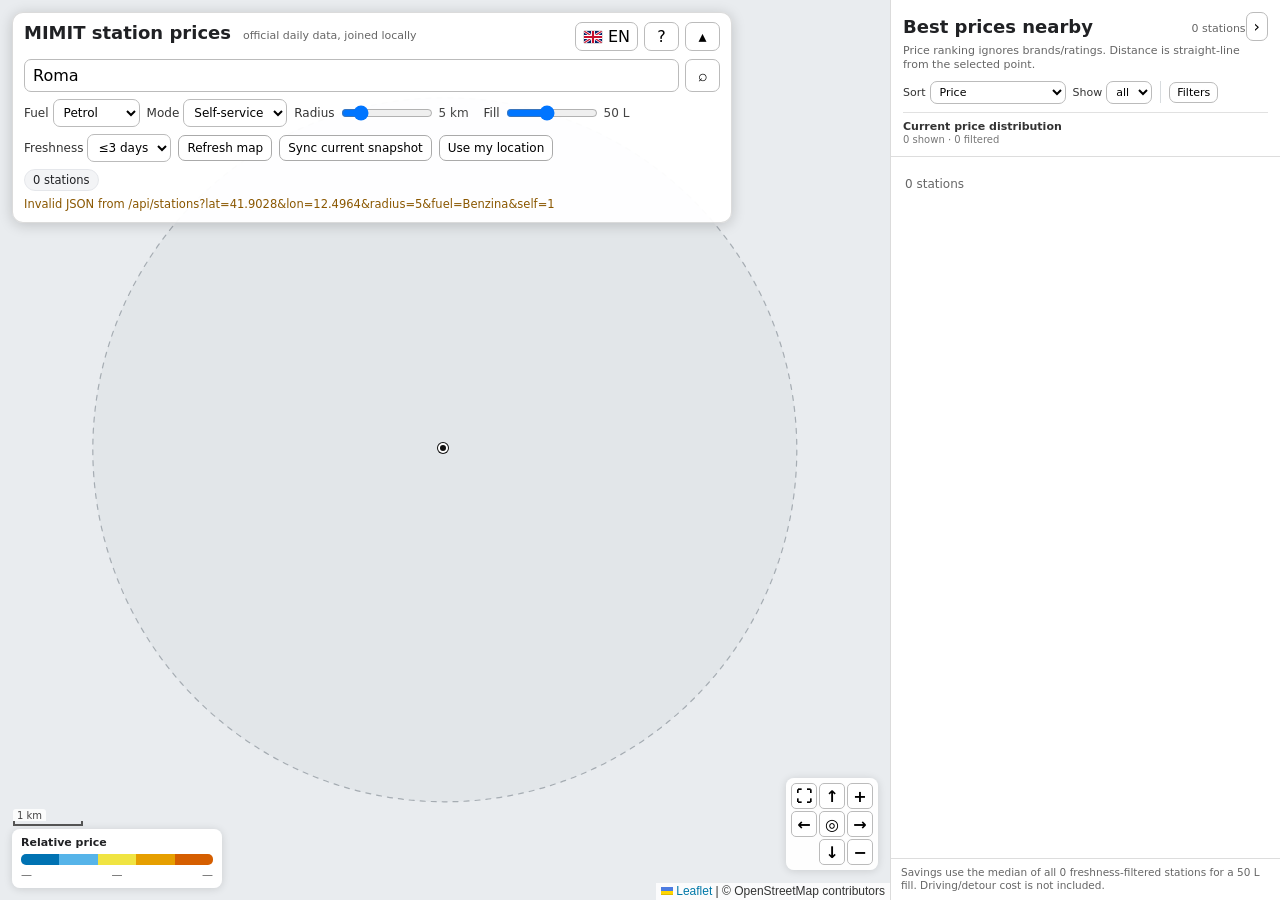
==== station_map/index.html @ 9c712e15 "ci(pages): add validated Pages deployment" ====
<!doctype html>
<html lang="en">
<head>
<meta charset="utf-8"/>
<meta name="viewport" content="width=device-width,initial-scale=1"/>
<title>MIMIT fuel prices</title>
<link rel="stylesheet" href="./static/vendor/leaflet/leaflet.css"/>
<link rel="stylesheet" href="./static/styles.css?v=0.9.4"/>
</head>
<body>
<div id="map"></div>

<div class="panel" id="controlPanel">
  <div class="panel-head">
    <div class="panel-identity">
      <div class="panel-title-line">
        <div class="title" data-i18n="title">MIMIT station prices</div>
        <div class="hint panel-subtitle" data-i18n="subtitle">official daily data, joined locally</div>
      </div>
      <div class="collapsed-summary" id="collapsedSummary" aria-live="polite"></div>
    </div>
    <div class="head-spacer"></div>
    <div class="panel-actions">
      <button class="icon-btn lang-btn" id="langToggle" title="Language"></button>
      <button class="icon-btn" id="helpBtn" title="Help / shortcuts">?</button>
      <button class="icon-btn" id="collapseControls" title="Collapse controls">▴</button>
    </div>
  </div>

  <div id="controlBody" class="control-body">
    <form id="searchForm" class="search-row">
      <input id="locationSearch" autocomplete="off" data-i18n-placeholder="searchPlaceholder" placeholder="Search a place in Italy…"/>
      <button class="icon-btn" type="submit" title="Search">⌕</button>
      <div id="searchResults" class="search-results"></div>
    </form>

    <div class="row">
      <label><span data-i18n="fuel">Fuel</span>
        <select id="fuel">
          <option value="Benzina" selected data-i18n="petrol">Petrol</option>
          <option value="Gasolio" data-i18n="diesel">Diesel</option>
          <option value="GPL">GPL</option>
          <option value="Metano" data-i18n="methane">Methane</option>
        </select>
      </label>
      <label><span data-i18n="mode">Mode</span>
        <select id="mode"><option value="1" selected data-i18n="self">Self-service</option><option value="0" data-i18n="served">Served</option></select>
      </label>
      <label><span data-i18n="radius">Radius</span>
        <input id="radius" type="range" min="1" max="25" step="1" value="5"/>
        <span id="radiusValue" class="control-value">5 km</span>
      </label>
      <label><span data-i18n="fill">Fill</span>
        <input id="fillLitres" type="range" min="10" max="100" step="5" value="50"/>
        <span id="fillLitresValue" class="control-value">50 L</span>
      </label>
    </div>

    <div class="row">
      <label><span data-i18n="freshness">Freshness</span>
        <select id="maxAgeDays"><option value="all" data-i18n="all">all</option><option value="1">≤1 day</option><option value="2">≤2 days</option><option value="3" selected>≤3 days</option><option value="5">≤5 days</option><option value="7">≤7 days</option></select>
      </label>
      <button class="action-btn" id="refresh" data-i18n="refresh">Refresh map</button>
      <button class="action-btn" id="sync" data-i18n="syncCurrent">Sync current snapshot</button>
      <button class="action-btn" id="locate" data-i18n="myLocation">Use my location</button>
    </div>

    <div class="row"><div id="stats"></div></div>
    <div id="status" data-i18n="ready">Ready.</div>
  </div>
</div>

<div class="ranking" id="ranking">
  <div class="rank-head">
    <div class="rank-title">
      <strong data-i18n="bestNearby">Best prices nearby</strong>
      <span><span id="rankCount" class="hint"></span><button class="small-btn" id="hideSidebar" title="Hide panel">›</button></span>
    </div>
    <div class="rank-sub" data-i18n="rankSubtitle">Price ranking ignores brands/ratings. Distance is straight-line from the selected point.</div>
    <div class="rank-controls">
      <label><span data-i18n="sort">Sort</span><select id="rankSort"><option value="price" data-i18n="price">Price</option><option value="distance" data-i18n="distance">Distance</option><option value="saving" data-i18n="savings">Savings vs median</option></select></label>
      <label><span data-i18n="show">Show</span>
        <select id="rankLimit">
          <option value="all" selected data-i18n="all">all</option>
          <option value="50">50</option>
          <option value="25">25</option>
          <option value="10">10</option>
        </select>
      </label>
      <span class="rank-controls-separator" aria-hidden="true"></span>
      <button class="small-btn filter-toggle" id="filterToggle" type="button">
        <span data-i18n="filters">Filters</span><span class="filter-count" id="filterCount"></span>
      </button>
    </div>
    <div class="filter-popover" id="filterPopover" hidden>
      <div class="filter-row">
        <label class="filter-enable"><input id="filterPriceEnabled" type="checkbox"/><span data-i18n="maxPriceLabel">Max price</span></label>
        <input id="filterPriceSlider" type="range"/><span id="filterPriceValue" class="filter-value"></span>
      </div>
      <div class="filter-row">
        <label class="filter-enable"><input id="filterDistanceEnabled" type="checkbox"/><span data-i18n="maxDistanceLabel">Max distance</span></label>
        <input id="filterDistanceSlider" type="range"/><span id="filterDistanceValue" class="filter-value"></span>
      </div>
      <div class="filter-actions"><button class="small-btn" id="filterReset" type="button" data-i18n="resetFilters">Reset filters</button></div>
    </div>
    <div class="active-filter-chips" id="activeFilterChips"></div>
    <div class="dist-box">
      <div class="dist-head"><span class="dist-title" data-i18n="distribution">Current price distribution</span><span class="dist-spread" id="distSpread"></span></div>
      <div class="dist-note" id="distNote"></div>
      <div id="distChart"></div>
    </div>
  </div>
  <div id="rankList"></div>
  <div class="rank-footer" id="rankFooter"></div>
</div>
<button id="showSidebar" class="sidebar-reopen" title="Show ranking">‹</button>

<div class="map-footer-cluster">
  <div class="custom-scale" id="customScale"><div class="custom-scale-label" id="customScaleLabel"></div><div class="custom-scale-bar" id="customScaleBar"></div></div>
  <div class="legend">
    <strong data-i18n="relativePrice">Relative price</strong>
    <div class="legend-swatches"><span></span><span></span><span></span><span></span><span></span></div>
    <div class="legend-row"><span id="lmin">low</span><span id="lmid">median</span><span id="lmax">high</span></div>
  </div>
</div>

<div class="navpad">
  <button id="fitRadiusNav" data-fit-radius="1" title="Fit radius" aria-label="Fit radius">⛶</button><button data-pan="up" title="W / ↑">↑</button><button data-zoom="in" title="+">+</button>
  <button data-pan="left" title="A / ←">←</button><button data-recenter="1" title="0">◎</button><button data-pan="right" title="D / →">→</button>
  <button class="blank">·</button><button data-pan="down" title="S / ↓">↓</button><button data-zoom="out" title="−">−</button>
</div>

<div id="helpModal" class="modal-backdrop">
  <div class="modal">
    <div class="modal-head">
      <h2 data-i18n="helpTitle">Map guide</h2>
      <button class="icon-btn" id="closeHelp">×</button>
    </div>

    <h3 data-i18n="guideIntroTitle">Using the map</h3>
    <p data-i18n="guideIntro">Search for a place, click the map, or use your browser location to choose the centre point. The dashed circle is the active search radius.</p>

    <h3 data-i18n="guideDataTitle">Prices and ranking</h3>
    <p data-i18n="guideData">Choose fuel, service mode and freshness. Use Filters for maximum price/distance constraints, then sort the remaining stations and optionally limit the displayed result with Show. Map markers, ranking rows and the histogram always use the same final station subset.</p>

    <h3 data-i18n="guideReadTitle">Reading and selecting stations</h3>
    <p data-i18n="guideRead">Click a map marker or ranking row to select the same station in both views. The selected station is brought above nearby markers with a subtle halo. Use the ⛶ map button to centre and maximize the active search radius in the current map viewport. Price labels appear automatically when the map is sufficiently close, or when only a small number of stations is shown.</p>

    <h3 data-i18n="historyTitle">History</h3>
    <p data-i18n="historyHelp">The 7/30/90-day views read only dates already stored in the local SQLite database. Sync adds the newest official snapshot only. The current nationwide snapshot is not retained day-by-day; history is kept only for stations in areas you view, so disk use stays small.</p>

    <h3 data-i18n="shortcuts">Keyboard shortcuts</h3>
    <div class="shortcuts">
      <div class="shortcut"><kbd>W / ↑</kbd><span data-i18n="panNorth">Pan north</span></div>
      <div class="shortcut"><kbd>A / ←</kbd><span data-i18n="panWest">Pan west</span></div>
      <div class="shortcut"><kbd>S / ↓</kbd><span data-i18n="panSouth">Pan south</span></div>
      <div class="shortcut"><kbd>D / →</kbd><span data-i18n="panEast">Pan east</span></div>
      <div class="shortcut"><kbd>+ / −</kbd><span data-i18n="zoom">Zoom in / out</span></div>
      <div class="shortcut"><kbd>0</kbd><span data-i18n="recenter">Recenter</span></div>
      <div class="shortcut"><kbd>R</kbd><span data-i18n="refresh">Refresh map</span></div>
      <div class="shortcut"><kbd>L</kbd><span data-i18n="myLocation">Use my location</span></div>
      <div class="shortcut"><kbd>/</kbd><span data-i18n="focusSearch">Focus search</span></div>
      <div class="shortcut"><kbd>H / ?</kbd><span data-i18n="helpTitle">Map guide</span></div>
      <div class="shortcut"><kbd>Esc</kbd><span data-i18n="close">Close popup/menu</span></div>
    </div>
  </div>
</div>

<script src="./static/vendor/leaflet/leaflet.js"></script>
<script src="./static/runtime-config.js?v=0.9.4"></script>
<script src="./static/data-provider.js?v=0.9.4"></script>
<script src="./static/app.js?v=0.9.4"></script>
</body>
</html>
---- station_map/static/vendor/leaflet/leaflet.css ----
/* required styles */

.leaflet-pane,
.leaflet-tile,
.leaflet-marker-icon,
.leaflet-marker-shadow,
.leaflet-tile-container,
.leaflet-pane > svg,
.leaflet-pane > canvas,
.leaflet-zoom-box,
.leaflet-image-layer,
.leaflet-layer {
	position: absolute;
	left: 0;
	top: 0;
	}
.leaflet-container {
	overflow: hidden;
	}
.leaflet-tile,
.leaflet-marker-icon,
.leaflet-marker-shadow {
	-webkit-user-select: none;
	   -moz-user-select: none;
	        user-select: none;
	  -webkit-user-drag: none;
	}
/* Prevents IE11 from highlighting tiles in blue */
.leaflet-tile::selection {
	background: transparent;
}
/* Safari renders non-retina tile on retina better with this, but Chrome is worse */
.leaflet-safari .leaflet-tile {
	image-rendering: -webkit-optimize-contrast;
	}
/* hack that prevents hw layers "stretching" when loading new tiles */
.leaflet-safari .leaflet-tile-container {
	width: 1600px;
	height: 1600px;
	-webkit-transform-origin: 0 0;
	}
.leaflet-marker-icon,
.leaflet-marker-shadow {
	display: block;
	}
/* .leaflet-container svg: reset svg max-width decleration shipped in Joomla! (joomla.org) 3.x */
/* .leaflet-container img: map is broken in FF if you have max-width: 100% on tiles */
.leaflet-container .leaflet-overlay-pane svg {
	max-width: none !important;
	max-height: none !important;
	}
.leaflet-container .leaflet-marker-pane img,
.leaflet-container .leaflet-shadow-pane img,
.leaflet-container .leaflet-tile-pane img,
.leaflet-container img.leaflet-image-layer,
.leaflet-container .leaflet-tile {
	max-width: none !important;
	max-height: none !important;
	width: auto;
	padding: 0;
	}

.leaflet-container img.leaflet-tile {
	/* See: https://bugs.chromium.org/p/chromium/issues/detail?id=600120 */
	mix-blend-mode: plus-lighter;
}

.leaflet-container.leaflet-touch-zoom {
	-ms-touch-action: pan-x pan-y;
	touch-action: pan-x pan-y;
	}
.leaflet-container.leaflet-touch-drag {
	-ms-touch-action: pinch-zoom;
	/* Fallback for FF which doesn't support pinch-zoom */
	touch-action: none;
	touch-action: pinch-zoom;
}
.leaflet-container.leaflet-touch-drag.leaflet-touch-zoom {
	-ms-touch-action: none;
	touch-action: none;
}
.leaflet-container {
	-webkit-tap-highlight-color: transparent;
}
.leaflet-container a {
	-webkit-tap-highlight-color: rgba(51, 181, 229, 0.4);
}
.leaflet-tile {
	filter: inherit;
	visibility: hidden;
	}
.leaflet-tile-loaded {
	visibility: inherit;
	}
.leaflet-zoom-box {
	width: 0;
	height: 0;
	-moz-box-sizing: border-box;
	     box-sizing: border-box;
	z-index: 800;
	}
/* workaround for https://bugzilla.mozilla.org/show_bug.cgi?id=888319 */
.leaflet-overlay-pane svg {
	-moz-user-select: none;
	}

.leaflet-pane         { z-index: 400; }

.leaflet-tile-pane    { z-index: 200; }
.leaflet-overlay-pane { z-index: 400; }
.leaflet-shadow-pane  { z-index: 500; }
.leaflet-marker-pane  { z-index: 600; }
.leaflet-tooltip-pane   { z-index: 650; }
.leaflet-popup-pane   { z-index: 700; }

.leaflet-map-pane canvas { z-index: 100; }
.leaflet-map-pane svg    { z-index: 200; }

.leaflet-vml-shape {
	width: 1px;
	height: 1px;
	}
.lvml {
	behavior: url(#default#VML);
	display: inline-block;
	position: absolute;
	}


/* control positioning */

.leaflet-control {
	position: relative;
	z-index: 800;
	pointer-events: visiblePainted; /* IE 9-10 doesn't have auto */
	pointer-events: auto;
	}
.leaflet-top,
.leaflet-bottom {
	position: absolute;
	z-index: 1000;
	pointer-events: none;
	}
.leaflet-top {
	top: 0;
	}
.leaflet-right {
	right: 0;
	}
.leaflet-bottom {
	bottom: 0;
	}
.leaflet-left {
	left: 0;
	}
.leaflet-control {
	float: left;
	clear: both;
	}
.leaflet-right .leaflet-control {
	float: right;
	}
.leaflet-top .leaflet-control {
	margin-top: 10px;
	}
.leaflet-bottom .leaflet-control {
	margin-bottom: 10px;
	}
.leaflet-left .leaflet-control {
	margin-left: 10px;
	}
.leaflet-right .leaflet-control {
	margin-right: 10px;
	}


/* zoom and fade animations */

.leaflet-fade-anim .leaflet-popup {
	opacity: 0;
	-webkit-transition: opacity 0.2s linear;
	   -moz-transition: opacity 0.2s linear;
	        transition: opacity 0.2s linear;
	}
.leaflet-fade-anim .leaflet-map-pane .leaflet-popup {
	opacity: 1;
	}
.leaflet-zoom-animated {
	-webkit-transform-origin: 0 0;
	    -ms-transform-origin: 0 0;
	        transform-origin: 0 0;
	}
svg.leaflet-zoom-animated {
	will-change: transform;
}

.leaflet-zoom-anim .leaflet-zoom-animated {
	-webkit-transition: -webkit-transform 0.25s cubic-bezier(0,0,0.25,1);
	   -moz-transition:    -moz-transform 0.25s cubic-bezier(0,0,0.25,1);
	        transition:         transform 0.25s cubic-bezier(0,0,0.25,1);
	}
.leaflet-zoom-anim .leaflet-tile,
.leaflet-pan-anim .leaflet-tile {
	-webkit-transition: none;
	   -moz-transition: none;
	        transition: none;
	}

.leaflet-zoom-anim .leaflet-zoom-hide {
	visibility: hidden;
	}


/* cursors */

.leaflet-interactive {
	cursor: pointer;
	}
.leaflet-grab {
	cursor: -webkit-grab;
	cursor:    -moz-grab;
	cursor:         grab;
	}
.leaflet-crosshair,
.leaflet-crosshair .leaflet-interactive {
	cursor: crosshair;
	}
.leaflet-popup-pane,
.leaflet-control {
	cursor: auto;
	}
.leaflet-dragging .leaflet-grab,
.leaflet-dragging .leaflet-grab .leaflet-interactive,
.leaflet-dragging .leaflet-marker-draggable {
	cursor: move;
	cursor: -webkit-grabbing;
	cursor:    -moz-grabbing;
	cursor:         grabbing;
	}

/* marker & overlays interactivity */
.leaflet-marker-icon,
.leaflet-marker-shadow,
.leaflet-image-layer,
.leaflet-pane > svg path,
.leaflet-tile-container {
	pointer-events: none;
	}

.leaflet-marker-icon.leaflet-interactive,
.leaflet-image-layer.leaflet-interactive,
.leaflet-pane > svg path.leaflet-interactive,
svg.leaflet-image-layer.leaflet-interactive path {
	pointer-events: visiblePainted; /* IE 9-10 doesn't have auto */
	pointer-events: auto;
	}

/* visual tweaks */

.leaflet-container {
	background: #ddd;
	outline-offset: 1px;
	}
.leaflet-container a {
	color: #0078A8;
	}
.leaflet-zoom-box {
	border: 2px dotted #38f;
	background: rgba(255,255,255,0.5);
	}


/* general typography */
.leaflet-container {
	font-family: "Helvetica Neue", Arial, Helvetica, sans-serif;
	font-size: 12px;
	font-size: 0.75rem;
	line-height: 1.5;
	}


/* general toolbar styles */

.leaflet-bar {
	box-shadow: 0 1px 5px rgba(0,0,0,0.65);
	border-radius: 4px;
	}
.leaflet-bar a {
	background-color: #fff;
	border-bottom: 1px solid #ccc;
	width: 26px;
	height: 26px;
	line-height: 26px;
	display: block;
	text-align: center;
	text-decoration: none;
	color: black;
	}
.leaflet-bar a,
.leaflet-control-layers-toggle {
	background-position: 50% 50%;
	background-repeat: no-repeat;
	display: block;
	}
.leaflet-bar a:hover,
.leaflet-bar a:focus {
	background-color: #f4f4f4;
	}
.leaflet-bar a:first-child {
	border-top-left-radius: 4px;
	border-top-right-radius: 4px;
	}
.leaflet-bar a:last-child {
	border-bottom-left-radius: 4px;
	border-bottom-right-radius: 4px;
	border-bottom: none;
	}
.leaflet-bar a.leaflet-disabled {
	cursor: default;
	background-color: #f4f4f4;
	color: #bbb;
	}

.leaflet-touch .leaflet-bar a {
	width: 30px;
	height: 30px;
	line-height: 30px;
	}
.leaflet-touch .leaflet-bar a:first-child {
	border-top-left-radius: 2px;
	border-top-right-radius: 2px;
	}
.leaflet-touch .leaflet-bar a:last-child {
	border-bottom-left-radius: 2px;
	border-bottom-right-radius: 2px;
	}

/* zoom control */

.leaflet-control-zoom-in,
.leaflet-control-zoom-out {
	font: bold 18px 'Lucida Console', Monaco, monospace;
	text-indent: 1px;
	}

.leaflet-touch .leaflet-control-zoom-in, .leaflet-touch .leaflet-control-zoom-out  {
	font-size: 22px;
	}


/* layers control */

.leaflet-control-layers {
	box-shadow: 0 1px 5px rgba(0,0,0,0.4);
	background: #fff;
	border-radius: 5px;
	}
.leaflet-control-layers-toggle {
	background-image: url(images/layers.png);
	width: 36px;
	height: 36px;
	}
.leaflet-retina .leaflet-control-layers-toggle {
	background-image: url(images/layers-2x.png);
	background-size: 26px 26px;
	}
.leaflet-touch .leaflet-control-layers-toggle {
	width: 44px;
	height: 44px;
	}
.leaflet-control-layers .leaflet-control-layers-list,
.leaflet-control-layers-expanded .leaflet-control-layers-toggle {
	display: none;
	}
.leaflet-control-layers-expanded .leaflet-control-layers-list {
	display: block;
	position: relative;
	}
.leaflet-control-layers-expanded {
	padding: 6px 10px 6px 6px;
	color: #333;
	background: #fff;
	}
.leaflet-control-layers-scrollbar {
	overflow-y: scroll;
	overflow-x: hidden;
	padding-right: 5px;
	}
.leaflet-control-layers-selector {
	margin-top: 2px;
	position: relative;
	top: 1px;
	}
.leaflet-control-layers label {
	display: block;
	font-size: 13px;
	font-size: 1.08333em;
	}
.leaflet-control-layers-separator {
	height: 0;
	border-top: 1px solid #ddd;
	margin: 5px -10px 5px -6px;
	}

/* Default icon URLs */
.leaflet-default-icon-path { /* used only in path-guessing heuristic, see L.Icon.Default */
	background-image: url(images/marker-icon.png);
	}


/* attribution and scale controls */

.leaflet-container .leaflet-control-attribution {
	background: #fff;
	background: rgba(255, 255, 255, 0.8);
	margin: 0;
	}
.leaflet-control-attribution,
.leaflet-control-scale-line {
	padding: 0 5px;
	color: #333;
	line-height: 1.4;
	}
.leaflet-control-attribution a {
	text-decoration: none;
	}
.leaflet-control-attribution a:hover,
.leaflet-control-attribution a:focus {
	text-decoration: underline;
	}
.leaflet-attribution-flag {
	display: inline !important;
	vertical-align: baseline !important;
	width: 1em;
	height: 0.6669em;
	}
.leaflet-left .leaflet-control-scale {
	margin-left: 5px;
	}
.leaflet-bottom .leaflet-control-scale {
	margin-bottom: 5px;
	}
.leaflet-control-scale-line {
	border: 2px solid #777;
	border-top: none;
	line-height: 1.1;
	padding: 2px 5px 1px;
	white-space: nowrap;
	-moz-box-sizing: border-box;
	     box-sizing: border-box;
	background: rgba(255, 255, 255, 0.8);
	text-shadow: 1px 1px #fff;
	}
.leaflet-control-scale-line:not(:first-child) {
	border-top: 2px solid #777;
	border-bottom: none;
	margin-top: -2px;
	}
.leaflet-control-scale-line:not(:first-child):not(:last-child) {
	border-bottom: 2px solid #777;
	}

.leaflet-touch .leaflet-control-attribution,
.leaflet-touch .leaflet-control-layers,
.leaflet-touch .leaflet-bar {
	box-shadow: none;
	}
.leaflet-touch .leaflet-control-layers,
.leaflet-touch .leaflet-bar {
	border: 2px solid rgba(0,0,0,0.2);
	background-clip: padding-box;
	}


/* popup */

.leaflet-popup {
	position: absolute;
	text-align: center;
	margin-bottom: 20px;
	}
.leaflet-popup-content-wrapper {
	padding: 1px;
	text-align: left;
	border-radius: 12px;
	}
.leaflet-popup-content {
	margin: 13px 24px 13px 20px;
	line-height: 1.3;
	font-size: 13px;
	font-size: 1.08333em;
	min-height: 1px;
	}
.leaflet-popup-content p {
	margin: 17px 0;
	margin: 1.3em 0;
	}
.leaflet-popup-tip-container {
	width: 40px;
	height: 20px;
	position: absolute;
	left: 50%;
	margin-top: -1px;
	margin-left: -20px;
	overflow: hidden;
	pointer-events: none;
	}
.leaflet-popup-tip {
	width: 17px;
	height: 17px;
	padding: 1px;

	margin: -10px auto 0;
	pointer-events: auto;

	-webkit-transform: rotate(45deg);
	   -moz-transform: rotate(45deg);
	    -ms-transform: rotate(45deg);
	        transform: rotate(45deg);
	}
.leaflet-popup-content-wrapper,
.leaflet-popup-tip {
	background: white;
	color: #333;
	box-shadow: 0 3px 14px rgba(0,0,0,0.4);
	}
.leaflet-container a.leaflet-popup-close-button {
	position: absolute;
	top: 0;
	right: 0;
	border: none;
	text-align: center;
	width: 24px;
	height: 24px;
	font: 16px/24px Tahoma, Verdana, sans-serif;
	color: #757575;
	text-decoration: none;
	background: transparent;
	}
.leaflet-container a.leaflet-popup-close-button:hover,
.leaflet-container a.leaflet-popup-close-button:focus {
	color: #585858;
	}
.leaflet-popup-scrolled {
	overflow: auto;
	}

.leaflet-oldie .leaflet-popup-content-wrapper {
	-ms-zoom: 1;
	}
.leaflet-oldie .leaflet-popup-tip {
	width: 24px;
	margin: 0 auto;

	-ms-filter: "progid:DXImageTransform.Microsoft.Matrix(M11=0.70710678, M12=0.70710678, M21=-0.70710678, M22=0.70710678)";
	filter: progid:DXImageTransform.Microsoft.Matrix(M11=0.70710678, M12=0.70710678, M21=-0.70710678, M22=0.70710678);
	}

.leaflet-oldie .leaflet-control-zoom,
.leaflet-oldie .leaflet-control-layers,
.leaflet-oldie .leaflet-popup-content-wrapper,
.leaflet-oldie .leaflet-popup-tip {
	border: 1px solid #999;
	}


/* div icon */

.leaflet-div-icon {
	background: #fff;
	border: 1px solid #666;
	}


/* Tooltip */
/* Base styles for the element that has a tooltip */
.leaflet-tooltip {
	position: absolute;
	padding: 6px;
	background-color: #fff;
	border: 1px solid #fff;
	border-radius: 3px;
	color: #222;
	white-space: nowrap;
	-webkit-user-select: none;
	-moz-user-select: none;
	-ms-user-select: none;
	user-select: none;
	pointer-events: none;
	box-shadow: 0 1px 3px rgba(0,0,0,0.4);
	}
.leaflet-tooltip.leaflet-interactive {
	cursor: pointer;
	pointer-events: auto;
	}
.leaflet-tooltip-top:before,
.leaflet-tooltip-bottom:before,
.leaflet-tooltip-left:before,
.leaflet-tooltip-right:before {
	position: absolute;
	pointer-events: none;
	border: 6px solid transparent;
	background: transparent;
	content: "";
	}

/* Directions */

.leaflet-tooltip-bottom {
	margin-top: 6px;
}
.leaflet-tooltip-top {
	margin-top: -6px;
}
.leaflet-tooltip-bottom:before,
.leaflet-tooltip-top:before {
	left: 50%;
	margin-left: -6px;
	}
.leaflet-tooltip-top:before {
	bottom: 0;
	margin-bottom: -12px;
	border-top-color: #fff;
	}
.leaflet-tooltip-bottom:before {
	top: 0;
	margin-top: -12px;
	margin-left: -6px;
	border-bottom-color: #fff;
	}
.leaflet-tooltip-left {
	margin-left: -6px;
}
.leaflet-tooltip-right {
	margin-left: 6px;
}
.leaflet-tooltip-left:before,
.leaflet-tooltip-right:before {
	top: 50%;
	margin-top: -6px;
	}
.leaflet-tooltip-left:before {
	right: 0;
	margin-right: -12px;
	border-left-color: #fff;
	}
.leaflet-tooltip-right:before {
	left: 0;
	margin-left: -12px;
	border-right-color: #fff;
	}

/* Printing */

@media print {
	/* Prevent printers from removing background-images of controls. */
	.leaflet-control {
		-webkit-print-color-adjust: exact;
		print-color-adjust: exact;
		}
	}
---- station_map/static/styles.css ----
:root{--sidebar:390px;--panel-bg:rgba(255,255,255,.96);--border:rgba(0,0,0,.14);--shadow:0 2px 14px rgba(0,0,0,.18)}
*{box-sizing:border-box}html,body{height:100%;margin:0}
body{font-family:system-ui,-apple-system,Segoe UI,Roboto,sans-serif;overflow:hidden;color:#202124}
#map{position:absolute;left:0;top:0;bottom:0;right:var(--sidebar);background:#e9ecef;transition:right .18s ease}
button,select,input{font:inherit}button{cursor:pointer}
button:focus-visible,select:focus-visible,input:focus-visible{outline:2px solid #0072B2;outline-offset:1px}

/* top controls */
.panel{position:absolute;z-index:1000;top:12px;left:12px;width:min(720px,calc(100vw - var(--sidebar) - 36px));background:var(--panel-bg);border:1px solid var(--border);border-radius:11px;box-shadow:var(--shadow);padding:9px 11px;transition:width .16s ease}
.panel.is-collapsed{width:min(340px,calc(100vw - var(--sidebar) - 36px))}
.panel-head{display:flex;align-items:flex-start;gap:8px}.panel-identity{min-width:0}.panel-title-line{display:flex;align-items:baseline;gap:12px;min-width:0;flex-wrap:wrap}.title{font-size:18px;font-weight:760;white-space:nowrap}.hint{font-size:11px;color:#666}.panel-subtitle{display:inline;margin-left:0;white-space:nowrap}.head-spacer{flex:1}.panel-actions{display:flex;align-items:center;gap:6px}
.icon-btn,.small-btn{border:1px solid #bbb;background:#fff;border-radius:7px;padding:4px 7px}.icon-btn{min-width:35px}.lang-btn{display:flex;align-items:center;gap:5px;white-space:nowrap}.flag-svg{width:20px;height:14px;border:1px solid #0002;border-radius:2px;display:block}
.control-body.collapsed{display:none}.collapsed-summary{display:none;margin-top:4px;max-width:310px;color:#555;font-size:11.5px;line-height:1.35}.panel.is-collapsed .panel-head{display:grid;grid-template-columns:1fr;gap:4px}.panel.is-collapsed .head-spacer{display:none}.panel.is-collapsed .panel-actions{justify-content:flex-start;margin-top:3px}.panel.is-collapsed .icon-btn{min-width:32px;padding:3px 6px}.panel.is-collapsed .collapsed-summary{display:grid;gap:1px}.panel.is-collapsed .panel-subtitle{display:none}.summary-location{font-weight:650;color:#333;white-space:nowrap;overflow:hidden;text-overflow:ellipsis}.summary-settings{white-space:normal}.summary-secondary{color:#666}
.search-row{display:flex;gap:6px;margin-top:8px;position:relative}.search-row input{min-width:120px;flex:1;border:1px solid #bbb;border-radius:7px;padding:6px 8px}
.search-results{position:absolute;left:0;right:43px;top:38px;z-index:1100;background:#fff;border:1px solid #bbb;border-radius:7px;box-shadow:var(--shadow);overflow:hidden;display:none;max-height:230px;overflow-y:auto}.search-results.show{display:block}.search-item{padding:7px 9px;font-size:12px;cursor:pointer;border-bottom:1px solid #eee}.search-item:last-child{border-bottom:0}.search-item:hover{background:#f2f5f7}
.row{display:flex;gap:7px;align-items:center;flex-wrap:wrap;margin-top:7px}label{font-size:12px;color:#333;display:flex;align-items:center;gap:4px}
select{font-size:12px;padding:5px 6px;border:1px solid #bbb;border-radius:7px;background:#fff}input[type=range]{width:92px}.control-value{min-width:38px;font-size:12px;color:#444}
.action-btn{border:1px solid #aaa;border-radius:7px;background:#fff;padding:5px 8px;font-size:12px}.action-btn:hover,.icon-btn:hover,.small-btn:hover{background:#f3f5f6}
#stats{display:flex;gap:6px;flex-wrap:wrap}.stat{background:#f3f4f6;border-radius:999px;padding:3px 8px;border:1px solid #e5e7eb;font-size:11.5px}
#status{font-size:11.5px;color:#555;line-height:1.35;margin-top:6px}.warn{color:#8a5700}

/* docked ranking */
.ranking{position:absolute;z-index:900;right:0;top:0;bottom:0;width:var(--sidebar);background:rgba(255,255,255,.985);border-left:1px solid var(--border);display:flex;flex-direction:column;overflow:hidden;transition:transform .18s ease}
.rank-head{padding:12px 12px 8px;border-bottom:1px solid #ddd}.rank-title{display:flex;align-items:center;justify-content:space-between;gap:8px}.rank-title strong{font-size:18px}
.rank-sub{font-size:11px;color:#666;margin-top:3px;line-height:1.3}.rank-controls{display:flex;gap:7px;align-items:center;margin-top:8px;flex-wrap:wrap}.rank-controls label{font-size:11px}.rank-controls select{font-size:11px;padding:3px 5px}.rank-controls-separator{width:1px;height:22px;background:#d8dcdf;flex:0 0 1px;margin:0 1px}.show-threshold{margin-top:7px}.show-threshold[hidden]{display:none}.show-threshold label{display:grid;grid-template-columns:max-content 1fr max-content;gap:7px;align-items:center;font-size:10.8px;color:#555}.show-threshold input[type=range]{width:100%;min-width:120px}.show-threshold #showThresholdValue{min-width:64px;text-align:right;font-weight:650;color:#333}
#rankList{overflow:auto;flex:1;padding:5px}.rank-item{display:grid;grid-template-columns:29px 1fr auto;gap:7px;align-items:center;padding:8px 6px;border-radius:8px;border:1px solid transparent;cursor:pointer;transition:background .12s ease,border-color .12s ease,box-shadow .12s ease}
.rank-item:hover{background:#f5f6f7;border-color:#ddd}.rank-item.selected{background:#eef6fa;border-color:#8eb5c9;box-shadow:inset 2px 0 0 #0072B2}.rank-num{font-size:12px;font-weight:700;text-align:center;color:#555}.rank-price{font-weight:780;font-size:16px}.rank-detail{font-size:10.8px;color:#555;line-height:1.32;display:-webkit-box;-webkit-line-clamp:2;-webkit-box-orient:vertical;overflow:hidden}.rank-right{text-align:right}
.rank-distance{font-size:12px;font-weight:680}.rank-saving{font-size:10.5px;color:#286b35;margin-top:2px}.rank-delta{font-size:10.5px;color:#666;margin-top:2px}.rank-percentile{font-size:10.5px;color:#35647e;margin-top:2px}
.rank-empty{font-size:12px;color:#666;padding:15px 9px}.rank-footer{font-size:10.5px;color:#666;border-top:1px solid #ddd;padding:7px 10px;line-height:1.3}
.fresh{font-size:10.5px;margin-top:2px}.fresh.good{color:#2f6f3e}.fresh.mid{color:#8a6500}.fresh.old{color:#9a3f32}.stale-badge{display:inline-block;border-radius:999px;padding:1px 5px;border:1px solid currentColor;margin-left:4px;font-size:9px}

/* histogram */
.dist-box{margin-top:8px;padding-top:7px;border-top:1px solid #e1e1e1}.dist-head{display:flex;justify-content:space-between;align-items:baseline;gap:8px}.dist-title{font-size:11px;font-weight:650;color:#333}.dist-spread{font-size:10.5px;color:#666}.dist-note{font-size:10px;color:#777;margin-top:1px}
#distChart{margin-top:3px}.dist-axis{font-size:9px;fill:#666}

/* map footer: Leaflet scale directly above the price legend, left-aligned */
.legend{position:absolute;z-index:800;left:12px;bottom:12px;background:var(--panel-bg);padding:7px 9px;border-radius:8px;box-shadow:0 1px 8px #0002;font-size:11px;width:210px}
.legend-swatches{display:grid;grid-template-columns:repeat(5,1fr);height:11px;border-radius:5px;overflow:hidden;margin:5px 0 3px}.legend-swatches span:nth-child(1){background:#0072B2}.legend-swatches span:nth-child(2){background:#56B4E9}.legend-swatches span:nth-child(3){background:#F0E442}.legend-swatches span:nth-child(4){background:#E69F00}.legend-swatches span:nth-child(5){background:#D55E00}.legend-row{display:flex;justify-content:space-between;color:#555}


/* nav near Leaflet attribution / sidebar edge */
.navpad{position:absolute;z-index:850;right:calc(var(--sidebar) + 12px);bottom:30px;display:grid;grid-template-columns:repeat(3,26px);grid-template-rows:repeat(3,26px);gap:2px;background:rgba(255,255,255,.94);padding:5px;border-radius:8px;box-shadow:0 1px 8px #0002;transition:right .18s ease}
.navpad button{border:1px solid #bbb;border-radius:5px;background:#fff;padding:0;font-weight:700}.navpad button:hover{background:#eef3f7}.navpad .blank{visibility:hidden}

/* markers */
.price-label{color:#111;font-weight:760;font-size:11px;line-height:1;background:rgba(255,255,255,.9);border:1px solid #0003;border-radius:4px;padding:2px 3px;white-space:nowrap;box-shadow:0 1px 2px #0002}
.leaflet-tooltip.price-tip{background:transparent;border:0;box-shadow:none;padding:0}.leaflet-tooltip.price-tip:before{display:none}.popup-price{font-size:20px;font-weight:780}.popup-meta{margin-top:5px;color:#555;font-size:11.5px}.center-dot{width:10px;height:10px;border-radius:50%;background:#111;border:2px solid #fff;box-shadow:0 0 0 1px #111}
.history-head{display:flex;justify-content:space-between;align-items:center;gap:6px;margin-top:9px;border-top:1px solid #ddd;padding-top:7px}.history-btns{display:flex;gap:3px;flex-wrap:wrap}.history-btns button{font-size:10.5px;padding:2px 5px;border:1px solid #bbb;border-radius:5px;background:#fff}.spark-meta{font-size:10.3px;color:#666;margin-top:2px;line-height:1.3}.spark-empty{font-size:11px;color:#777;padding:8px 0}

/* help */
.modal-backdrop{display:none;position:fixed;z-index:2000;inset:0;background:rgba(0,0,0,.35);align-items:center;justify-content:center;padding:18px}.modal-backdrop.show{display:flex}
.modal{width:min(820px,100%);max-height:92vh;overflow:auto;background:#fff;border-radius:12px;box-shadow:0 10px 40px #0005;padding:15px 17px}.modal-head{display:flex;align-items:center;justify-content:space-between;gap:10px}.modal h2{font-size:19px;margin:0}.modal h3{font-size:14px;margin:15px 0 6px}.modal p,.modal li{font-size:12px;line-height:1.45}
.shortcuts{display:grid;grid-template-columns:1fr 1fr;gap:6px 18px}.shortcut{display:grid;grid-template-columns:62px 1fr;align-items:center;gap:8px;font-size:12px}kbd{display:inline-flex;align-items:center;justify-content:center;min-width:58px;width:max-content;max-width:62px;border:1px solid #aaa;border-bottom-width:2px;border-radius:5px;padding:2px 6px;background:#f7f7f7;font-family:inherit;white-space:nowrap}

/* collapsing */
body.sidebar-collapsed{--sidebar:0px}.sidebar-reopen{display:none;position:absolute;z-index:1001;right:8px;top:12px;border:1px solid #aaa;border-radius:8px;background:#fff;padding:6px 8px;box-shadow:var(--shadow)}
body.sidebar-collapsed .ranking{transform:translateX(100%)}body.sidebar-collapsed .sidebar-reopen{display:block}

@media(max-width:820px){
  :root{--sidebar:0px}#map{right:0;bottom:43vh}.ranking{left:0;right:0;top:auto;bottom:0;width:auto;height:43vh;border-left:0;border-top:1px solid var(--border)}
  .panel{width:calc(100vw - 24px);max-width:none}.panel.is-collapsed{width:min(340px,calc(100vw - 24px))}.legend{bottom:calc(43vh + 12px)}.navpad{right:12px;bottom:calc(43vh + 30px)}
  body.sidebar-collapsed #map{bottom:0}body.sidebar-collapsed .ranking{transform:translateY(100%)}body.sidebar-collapsed .legend{bottom:12px}body.sidebar-collapsed .navpad{bottom:30px}
  
  .shortcuts{grid-template-columns:1fr}
}

@media(max-width:520px){
  .legend{width:184px}.title{font-size:16px}.panel.is-collapsed{width:calc(100vw - 24px)}
}

/* 0.8.10 final compact-header polish + inline ranking controls */
.panel.is-collapsed{
  width:fit-content;
  min-width:0;
  max-width:min(360px,calc(100vw - var(--sidebar) - 36px));
  padding:11px 13px 10px;
}
.panel.is-collapsed .panel-head{
  display:grid;
  grid-template-columns:1fr;
  gap:3px;
}
.panel.is-collapsed .panel-title-line{display:block}
.panel.is-collapsed .head-spacer{display:none}
.panel.is-collapsed .panel-actions{
  justify-content:flex-start;
  margin-top:5px;
  gap:7px;
}
.panel.is-collapsed .icon-btn{
  min-width:32px;
  padding:3px 7px;
}
.panel.is-collapsed .collapsed-summary{
  display:grid;
  width:max-content;
  max-width:330px;
  gap:2px;
  margin-top:4px;
  line-height:1.42;
}
.panel.is-collapsed .panel-subtitle{display:none}
.summary-location{
  font-weight:720;
  font-size:12.5px;
  color:#2e3133;
}
.filter-toggle{
  font-size:11px;
  padding:3px 7px;
  margin:0;
}
.filter-count:empty{display:none}
.filter-count:not(:empty)::before{content:' · '}
.filter-popover{
  position:relative;
  margin-top:7px;
  padding:8px;
  border:1px solid #d5d8da;
  border-radius:8px;
  background:#f8fafb;
}
.filter-popover[hidden]{display:none}
.filter-row{
  display:grid;
  grid-template-columns:105px 1fr 68px;
  gap:8px;
  align-items:center;
  margin:4px 0;
}
.filter-enable{display:flex!important;gap:5px;align-items:center;font-size:10.8px!important}
.filter-row input[type=range]{width:100%;min-width:100px}
.filter-value{text-align:right;font-size:10.8px;font-weight:650;color:#333}
.filter-actions{display:flex;justify-content:flex-end;margin-top:6px}
.active-filter-chips{display:flex;gap:5px;flex-wrap:wrap;margin-top:6px}
.active-filter-chips:empty{display:none}
.filter-chip{
  display:inline-flex;
  align-items:center;
  border:1px solid #b9c6cf;
  background:#f3f7f9;
  border-radius:999px;
  padding:2px 7px;
  font-size:10px;
  color:#40515d;
}
.map-footer-cluster{
  position:absolute;
  z-index:800;
  left:12px;
  bottom:12px;
  display:flex;
  flex-direction:column;
  align-items:flex-start;
  gap:3px;
}
.map-footer-cluster .legend{
  position:static!important;
  left:auto!important;
  bottom:auto!important;
  margin:0;
}
.custom-scale{display:flex;flex-direction:column;align-items:flex-start;gap:0;margin-left:1px}
.custom-scale-label{font-size:10px;line-height:1.1;color:#444;background:rgba(255,255,255,.82);padding:1px 4px 0;border-radius:3px 3px 0 0}
.custom-scale-bar{height:5px;border-left:2px solid #555;border-right:2px solid #555;border-bottom:2px solid #555;width:80px}

@media(max-width:820px){
  .panel.is-collapsed{
    width:fit-content;
    max-width:calc(100vw - 24px);
  }
  .map-footer-cluster{bottom:calc(43vh + 12px)}
  body.sidebar-collapsed .map-footer-cluster{bottom:12px}
}
@media(max-width:520px){
  .panel.is-collapsed{width:calc(100vw - 24px)}
  .panel-title-line{gap:7px}
}
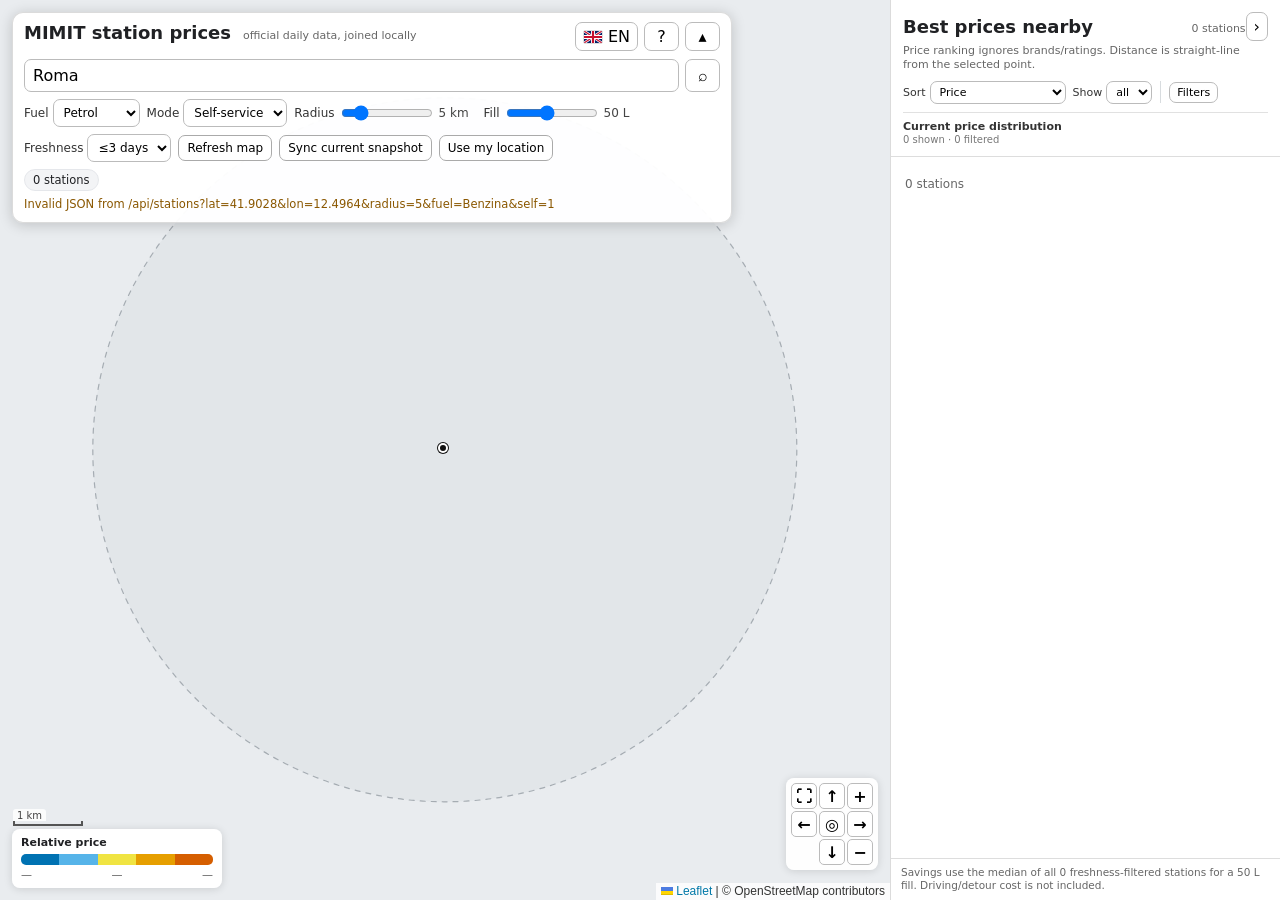
==== commit 6cd91056: "feat(pages): persist rolling history" ====
--- a/station_map/index.html
+++ b/station_map/index.html
@@ -4,8 +4,9 @@
 <meta charset="utf-8"/>
 <meta name="viewport" content="width=device-width,initial-scale=1"/>
 <title>MIMIT fuel prices</title>
+<link rel="icon" href="data:,"/>
 <link rel="stylesheet" href="./static/vendor/leaflet/leaflet.css"/>
-<link rel="stylesheet" href="./static/styles.css?v=0.9.4"/>
+<link rel="stylesheet" href="./static/styles.css?v=0.9.5"/>
 </head>
 <body>
 <div id="map"></div>
@@ -167,8 +168,8 @@
 </div>
 
 <script src="./static/vendor/leaflet/leaflet.js"></script>
-<script src="./static/runtime-config.js?v=0.9.4"></script>
-<script src="./static/data-provider.js?v=0.9.4"></script>
-<script src="./static/app.js?v=0.9.4"></script>
+<script src="./static/runtime-config.js?v=0.9.5"></script>
+<script src="./static/data-provider.js?v=0.9.5"></script>
+<script src="./static/app.js?v=0.9.5"></script>
 </body>
 </html>
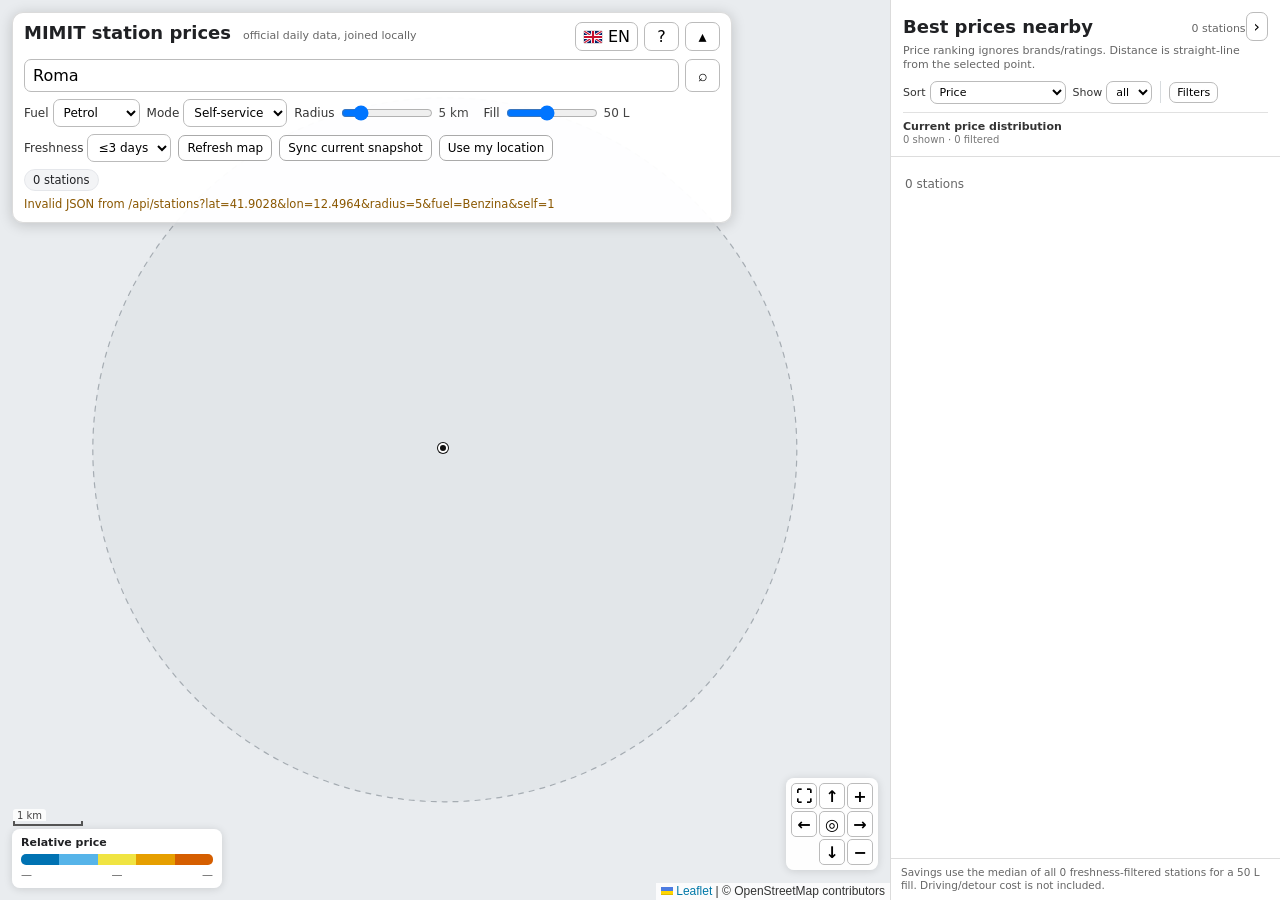
==== commit 58efeb8c: "feat(web): show public snapshot freshness" ====
--- a/station_map/index.html
+++ b/station_map/index.html
@@ -6,7 +6,7 @@
 <title>MIMIT fuel prices</title>
 <link rel="icon" href="data:,"/>
 <link rel="stylesheet" href="./static/vendor/leaflet/leaflet.css"/>
-<link rel="stylesheet" href="./static/styles.css?v=0.9.5"/>
+<link rel="stylesheet" href="./static/styles.css?v=0.9.7"/>
 </head>
 <body>
 <div id="map"></div>
@@ -168,8 +168,8 @@
 </div>
 
 <script src="./static/vendor/leaflet/leaflet.js"></script>
-<script src="./static/runtime-config.js?v=0.9.5"></script>
-<script src="./static/data-provider.js?v=0.9.5"></script>
-<script src="./static/app.js?v=0.9.5"></script>
+<script src="./static/runtime-config.js?v=0.9.7"></script>
+<script src="./static/data-provider.js?v=0.9.7"></script>
+<script src="./static/app.js?v=0.9.7"></script>
 </body>
 </html>
--- a/station_map/static/styles.css
+++ b/station_map/static/styles.css
@@ -18,6 +18,8 @@
 .action-btn{border:1px solid #aaa;border-radius:7px;background:#fff;padding:5px 8px;font-size:12px}.action-btn:hover,.icon-btn:hover,.small-btn:hover{background:#f3f5f6}
 #stats{display:flex;gap:6px;flex-wrap:wrap}.stat{background:#f3f4f6;border-radius:999px;padding:3px 8px;border:1px solid #e5e7eb;font-size:11.5px}
 #status{font-size:11.5px;color:#555;line-height:1.35;margin-top:6px}.warn{color:#8a5700}
+.snapshot-health{display:inline-block;border-radius:999px;padding:1px 6px;margin-left:3px;font-size:10px;font-weight:700;border:1px solid currentColor;vertical-align:1px}
+.snapshot-health.current{color:#2f6f3e;background:#f1f8f3}.snapshot-health.stale{color:#9a3f32;background:#fff4f1}
 
 /* docked ranking */
 .ranking{position:absolute;z-index:900;right:0;top:0;bottom:0;width:var(--sidebar);background:rgba(255,255,255,.985);border-left:1px solid var(--border);display:flex;flex-direction:column;overflow:hidden;transition:transform .18s ease}
